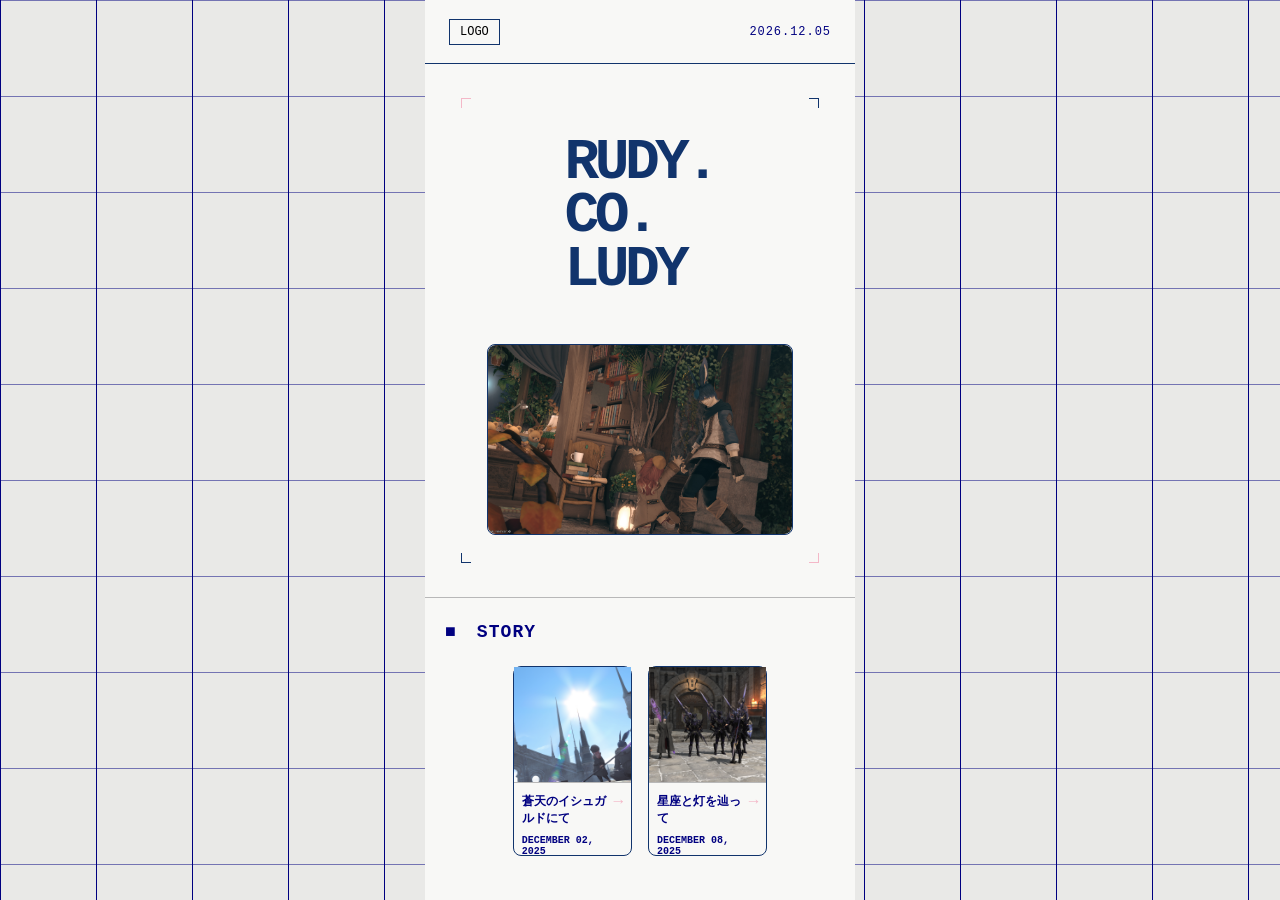
==== index.html @ 627a345b "first commit" ====
<!doctype html>
<html lang="ja">
  <head>
    <meta charset="UTF-8" />
    <meta name="viewport" content="width=device-width, initial-scale=1.0" />
    <meta name="robots" content="noindex,nofollow,noarchive,nosnippet"/>
    <title>rudy.co.ludy</title>
    <link rel="stylesheet" href="style.css" />
  </head>
  <body>
    <div class="background-layer"></div>
    <main class="page">
      <header class="top-bar">
        <div class="logo-box">LOGO</div>
        <div class="date" id="currentDate"></div>
      </header>

      <section class="hero">
        <span class="corner c1"></span>
        <span class="corner c2"></span>
        <span class="corner c3"></span>
        <span class="corner c4"></span>

        <h1 class="main-logo">
          RUDY.<br />
          CO.<br />
          LUDY
        </h1>
        <div class="hero-image">
          <img id="randomImage" src="" alt="" />
        </div>
      </section>

      <section class="story-section">
        <div class="section-title">
          <span>■</span>
          STORY
        </div>

        <div class="story-list">
          <a href="story.html?id=1" class="story-card" data-id="1">
            <div class="image-box"><img /></div>
            <div class="story-info">
              <div>
                <h2></h2>
                <p></p>
              </div>
              <span>→</span>
            </div>
          </a>

          <a href="story.html?id=2" class="story-card" data-id="2">
            <div class="image-box"><img /></div>
            <div class="story-info">
              <div>
                <h2></h2>
                <p></p>
              </div>
              <span>→</span>
            </div>
          </a>
          </a>
        </div>
      </section>
    </main>
  </body>
</html>

<script src="js/stories.js"></script>
<script src="js/main.js"></script>
---- style.css ----
* {
  box-sizing: border-box;
}

:root {
  --navy: #11346c;
  --pink: #f4b8c8;
  --orange: #ff7a2f;
  --white: #f8f8f6;
  --line: #b8b8b8;
  --black: #111;
}

body {
  margin: 0;
  background: #e9e9e7;
  overflow-x: hidden;
  font-family: "Courier New", monospace, "Zen Maru Gothic", sans-serif;
}

/* PC背景 */
body::before {
  content: "";
  position: fixed;
  inset: 0;
  z-index: 0;

  background:
    linear-gradient(to right, navy 1px, transparent 1px),
    linear-gradient(to bottom, navy, transparent 1px);

  background-size: 96px 96px;
  pointer-events: none;
}

/* 中央スマホUI */
.page {
  position: relative;
  z-index: 1;

  width: 430px;
  min-height: 100vh;
  margin: 0 auto;

  background: #f8f8f6;
  overflow: hidden;
}

/* スマホ時は中央部分だけ全画面 */
@media (max-width: 768px) {
  .background-layer {
    display: none;
  }

  .phone-frame {
    width: 100%;
    min-height: 100vh;
  }
}

a {
  color: navy;
  text-decoration: none;
}

/* スマホ表示 */
@media (max-width: 768px) {
  body::before {
    display: none;
  }

  .page {
    width: 100%;
    margin: 0;
    border-left: none;
    border-right: none;
  }
}

.page::before {
  content: "";
  position: absolute;
  inset: 0;
  pointer-events: none;

  opacity: 0.4;
}

/* header */

.top-bar {
  height: 64px;
  padding: 0 24px;
  border-bottom: 1px solid var(--navy);
  display: flex;
  align-items: center;
  justify-content: space-between;
  position: relative;
  z-index: 1;
}

.logo-box {
  border: 1px solid var(--navy);
  padding: 5px 10px;
  font-size: 12px;
}

.date,
.back,
.menu {
  font-size: 12px;
  color: navy;
  letter-spacing: 0.08em;
}

/* home hero */

.hero {
  min-height: 450px;
  padding: 72px 24px 62px;
  border-bottom: 1px solid var(--line);
  position: relative;
  z-index: 1;

  display: flex;
  flex-direction: column;
  align-items: center;
}

.main-logo {
  margin: auto 0;
  text-align: left;
  font-size: 58px;
  line-height: 0.92;
  letter-spacing: -0.08em;
  font-weight: 900;
  color: var(--navy);
}

/* 画像エリア */
.hero-image {
  width: 80%;
  aspect-ratio: 16 / 10;
  margin: 48px auto 0px;

  border: 1px solid var(--navy);
  border-radius: 8px;
  background: #ddd;

  overflow: hidden;
  position: relative;
}

/* 画像 */
.hero-image img {
  width: 100%;
  height: 100%;
  border-radius: 8px;
  object-fit: cover;
  display: block;
}

.random-button span:first-child {
  color: var(--orange);
}

.corner {
  position: absolute;
  width: 10px;
  height: 10px;
  border-color: var(--line);
}

.c1 {
  top: 34px;
  left: 36px;
  border-top: 1px solid var(--pink);
  border-left: 1px solid var(--pink);
}

.c2 {
  top: 34px;
  right: 36px;
  border-top: 1px solid var(--navy);
  border-right: 1px solid var(--navy);
}

.c3 {
  bottom: 34px;
  left: 36px;
  border-bottom: 1px solid var(--navy);
  border-left: 1px solid var(--navy);
}

.c4 {
  bottom: 34px;
  right: 36px;
  border-bottom: 1px solid var(--pink);
  border-right: 1px solid var(--pink);
}

/* story list */

.story-section {
  padding: 24px 20px 42px;
  position: relative;
  z-index: 1;
}

.section-title {
  margin-bottom: 24px;
  font-size: 18px;
  color: navy;
  letter-spacing: 0.06em;
  font-weight: 700;
}

.section-title span {
  margin-right: 8px;
}

.story-list {
  display: flex;
  gap: 16px;
  justify-content: center;
  margin-top: 16px;
}

.story-list::-webkit-scrollbar {
  display: none;
}

.story-card {
  width: calc((100% - 32px) / 3);
  height: 190px;
  aspect-ratio: 1 / 1.35;

  border: 1px solid var(--navy);
  background: var(--white);
  border-radius: 8px;
}

.image-box {
  height: 116px;
  background: linear-gradient(
    135deg,
    rgba(17, 52, 108, 0.12),
    rgba(255, 214, 231, 0.95)
  );
  border-bottom: 1px solid var(--line);
  display: flex;
  align-items: center;
  justify-content: center;
  color: navy;
  position: relative;
}

.image-box img {
  width: 100%;
  height: 100%;

  object-fit: cover;
  object-position: center;

  display: block;

  transform: none;

  image-rendering: auto;

  backface-visibility: hidden;
  -webkit-backface-visibility: hidden;
}

.story-info {
  min-height: 74px;
  padding: 10px 8px;
  display: flex;
  align-items: flex-start;
  justify-content: space-between;
}

.story-info h2 {
  margin: 0 0 8px;
  font-size: 12px;
}

.story-info p {
  margin: 0;
  font-size: 10px;
  font-weight: 700;
}

.story-info span {
  flex-shrink: 0;
  color: var(--pink);
}

/* detail */

.detail-page {
  padding-bottom: 48px;
}

.detail-hero {
  height: 96px;
  display: flex;
  flex-direction: column;
  align-items: center;
  justify-content: center;
}

.arc {
  width: 160px;
  height: 40px;
  border-top: 1px solid var(--navy);
  border-radius: 50%;
}

.dot {
  width: 20px;
  height: 8px;
  margin-top: -12px;
  background: var(--navy);
}

.character-box {
  margin: 0 20px;
  border: 1px solid var(--line);
  position: relative;
  z-index: 1;
}

.character-row {
  min-height: 150px;
  padding: 28px 20px;
  border-bottom: 1px solid var(--line);
  display: flex;
  align-items: center;
  gap: 24px;
}

.character-row.reverse {
  flex-direction: row-reverse;
  text-align: left;
}

.character-row:last-child {
  border-bottom: none;
}

.circle {
  width: 88px;
  height: 88px;
  border: 1px solid var(--line);
  border-radius: 50%;
  display: flex;
  align-items: center;
  justify-content: center;
  flex-shrink: 0;
}

.character-text {
  flex: 1;
}

.character-text h2 {
  margin: 0;
  font-size: 22px;
}

.character-text p {
  margin: 4px 0 16px;
  font-size: 11px;
  font-weight: 700;
}

.info-line {
  height: 30px;
  border: 1px solid var(--line);
  padding: 7px 10px;
  font-size: 11px;
  display: flex;
  justify-content: space-between;
}

.story-detail-box {
  margin: 18px 20px 0;
  padding: 14px;
  border: 1px solid var(--line);
  position: relative;
  z-index: 1;
}

.detail-line {
  height: 32px;
  border: 1px solid var(--line);
  margin-bottom: 10px;
  padding: 8px 12px;
  display: flex;
  justify-content: space-between;
  font-size: 13px;
  font-weight: 700;
}

.detail-line:last-child {
  margin-bottom: 0;
}

.other {
  border-top: 1px solid var(--line);
  margin-top: 28px;
}

/* =====================
   STORY DETAIL CHAT UI
===================== */

.story-meta {
  margin: 40px 20px 42px;

  display: flex;
  flex-direction: column;
  align-items: center;
  gap: 14px;

  position: relative;
  z-index: 1;
}

.story-meta-item {
  display: flex;
  align-items: center;
  gap: 10px;

  color: var(--navy);

  font-size: 13px;
  font-weight: 700;
  letter-spacing: 0.12em;
}

.story-meta-item span {
  color: var(--pink);

  font-size: 16px;
  line-height: 1;
}

/* チャット全体 */
.chat-box {
  margin: 0 20px;
  padding: 22px 18px;

  border: 1px solid var(--navy);
  border-radius: 8px;
  background: linear-gradient(
    135deg,
    rgba(17, 52, 108, 0.12),
    rgba(255, 214, 231, 0.95)
  );

  position: relative;
  z-index: 1;
}

.chat-subtitle {
  margin: 30px 0 30px;

  display: flex;
  align-items: center;
  justify-content: center;
  gap: 14px;

  color: var(--navy);

  font-size: 10px;
  font-weight: 700;
  letter-spacing: 0.22em;

  opacity: 0.75;
}

.chat-subtitle::before,
.chat-subtitle::after {
  content: "";

  width: 42px;
  height: 1px;

  background: var(--line);
}

.chat-subtitle span {
  display: block;
}

/* メッセージ */
.chat-message {
  display: flex;
  align-items: flex-end;
  gap: 12px;

  margin-bottom: 22px;
}

.chat-message:last-child {
  margin-bottom: 0;
}

.chat-message.right {
  justify-content: flex-end;
}

/* アイコン画像 */
.chat-icon {
  width: 58px;
  height: 58px;

  border: 1px solid var(--white);
  border-radius: 50%;

  object-fit: cover;
  display: block;

  background: var(--white);
  flex-shrink: 0;
}

.chat-body {
  max-width: 72%;
  min-width: 0;
}

.chat-message.right .chat-body {
  text-align: right;
}

.chat-name {
  margin-bottom: 6px;

  color: var(--navy);

  font-size: 11px;
  font-weight: 700;
  letter-spacing: 0.08em;
}

.chat-name-colune {
  margin-bottom: 6px;

  color: var(--pink);

  font-size: 11px;
  font-weight: 700;
  letter-spacing: 0.08em;
}

/* 共通吹き出し */
.chat-bubble {
  position: relative;

  padding: 10px 15px;

  border-radius: 8px;

  font-size: 12px;
  line-height: 1.7;
  text-align: left;

  overflow-wrap: break-word;
}

/* RUDY：navy背景＋白文字 */
.chat-message.rudy .chat-bubble {
  background: var(--navy);
  color: var(--white);
}

/* COLUNE：ピンク背景＋navy文字 */
.chat-message.colune .chat-bubble {
  background: var(--pink);
  color: var(--navy);
}

/* RUDYしっぽ */
.chat-message.rudy .chat-bubble::before {
  content: "";

  position: absolute;
  left: -5px;
  bottom: 14px;

  width: 12px;
  height: 12px;

  background: var(--navy);

  transform: rotate(45deg);
}

/* COLUNEしっぽ */
.chat-message.colune .chat-bubble::before {
  content: "";

  position: absolute;
  right: -5px;
  bottom: 14px;

  width: 12px;
  height: 12px;

  background: var(--pink);

  transform: rotate(45deg);
}

@media (max-width: 768px) {
  .story-detail-box {
    margin: 18px 16px 20px;
  }

  .chat-box {
    margin: 0 16px;
    padding: 20px 14px;
  }

  .chat-icon {
    width: 52px;
    height: 52px;
  }

  .chat-body {
    max-width: 74%;
  }
}

/* =====================
   STORY GALLERY SLIDER
===================== */
.story-gallery-section {
  margin: 28px 20px 0;

  display: grid;
  grid-template-columns: 32px 1fr 32px;
  align-items: center;
  gap: 10px;

  position: relative;
  z-index: 1;
}

.story-gallery-viewport {
  width: 100%;
  overflow: hidden;

  border: 1px solid var(--navy);
  border-radius: 8px;
  background: #ddd;
}

.story-gallery-track {
  display: flex;
  width: 100%;

  transition: transform 0.45s ease;
}

.story-gallery-image {
  flex: 0 0 100%;
  aspect-ratio: 16 / 10;

  overflow: hidden;
  position: relative;
}

.story-gallery-image img {
  width: 100%;
  height: 100%;

  object-fit: cover;
  object-position: center;

  display: block;
}

.story-gallery-image::before {
  content: "";

  position: absolute;
  inset: 12px;

  pointer-events: none;
  z-index: 2;
}

.gallery-button {
  width: 32px;
  height: 32px;

  border: 1px solid var(--navy);
  border-radius: 999px;

  background: var(--white);
  color: var(--navy);

  font-size: 14px;
  cursor: pointer;
}

.gallery-button:active {
  transform: scale(0.94);
}
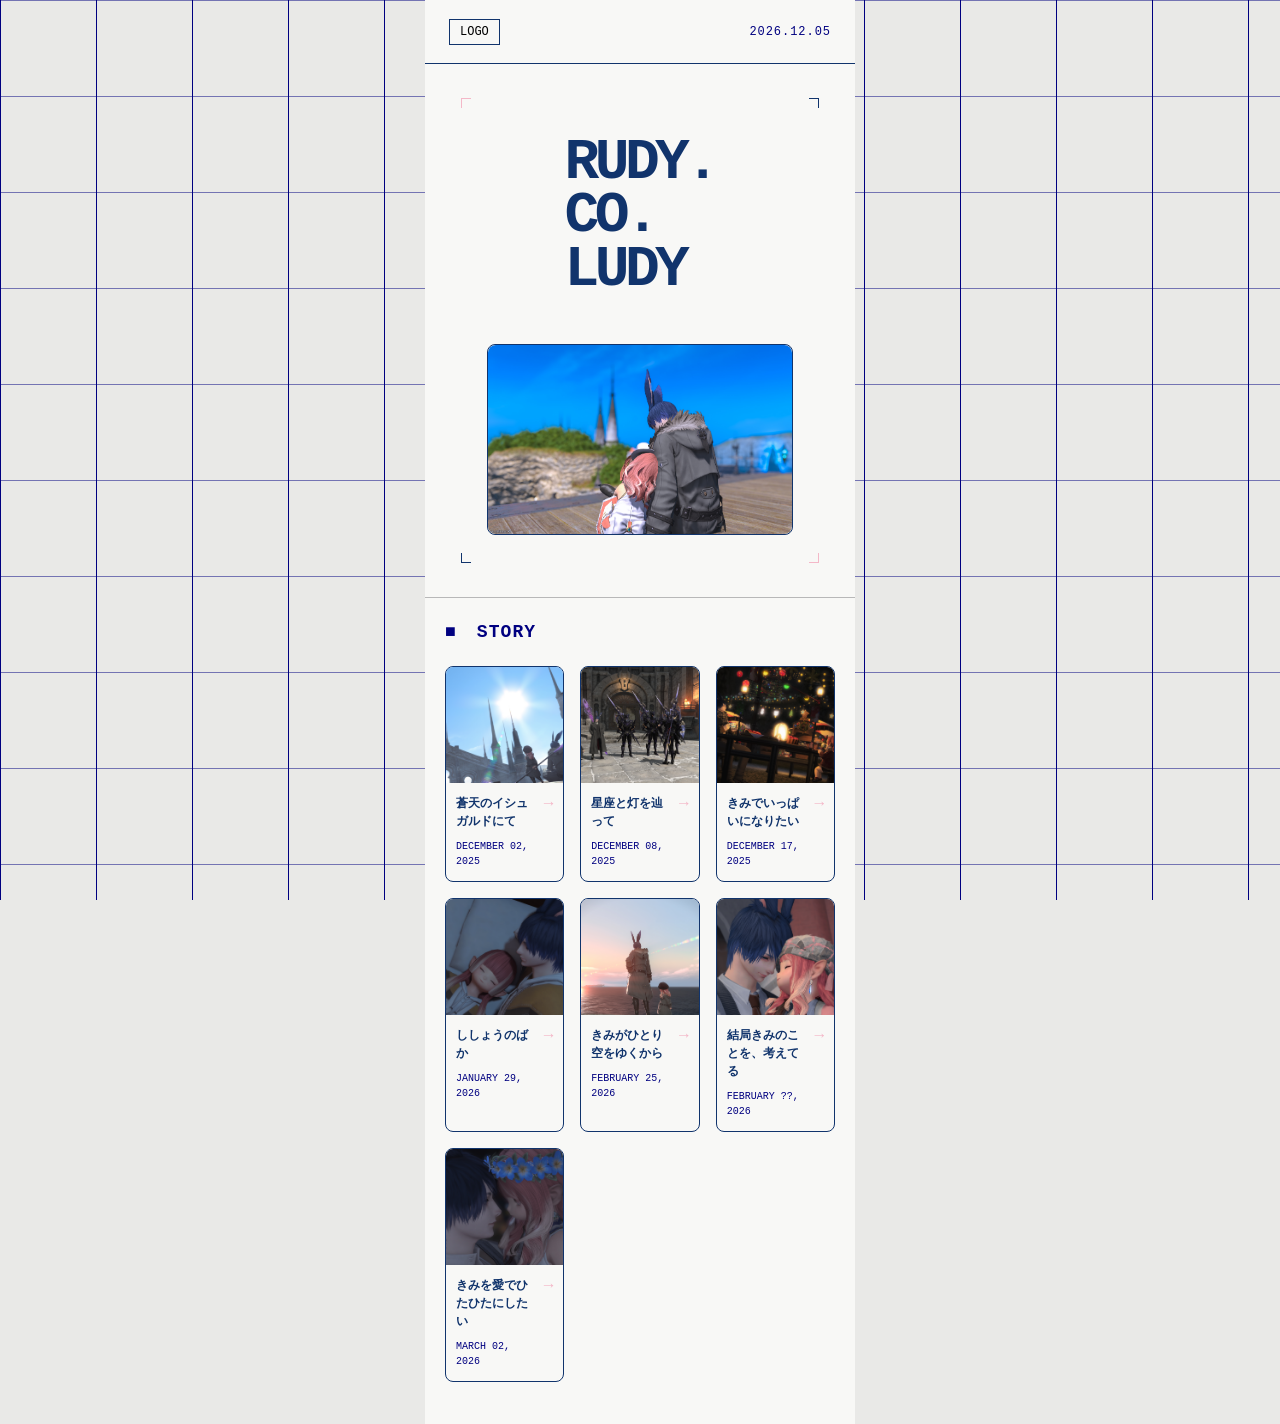
==== commit 8d3d302e: "update:stories追加" ====
--- a/index.html
+++ b/index.html
@@ -3,7 +3,7 @@
   <head>
     <meta charset="UTF-8" />
     <meta name="viewport" content="width=device-width, initial-scale=1.0" />
-    <meta name="robots" content="noindex,nofollow,noarchive,nosnippet"/>
+    <meta name="robots" content="noindex,nofollow,noarchive,nosnippet" />
     <title>rudy.co.ludy</title>
     <link rel="stylesheet" href="style.css" />
   </head>
@@ -37,30 +37,7 @@
           STORY
         </div>
 
-        <div class="story-list">
-          <a href="story.html?id=1" class="story-card" data-id="1">
-            <div class="image-box"><img /></div>
-            <div class="story-info">
-              <div>
-                <h2></h2>
-                <p></p>
-              </div>
-              <span>→</span>
-            </div>
-          </a>
-
-          <a href="story.html?id=2" class="story-card" data-id="2">
-            <div class="image-box"><img /></div>
-            <div class="story-info">
-              <div>
-                <h2></h2>
-                <p></p>
-              </div>
-              <span>→</span>
-            </div>
-          </a>
-          </a>
-        </div>
+        <div class="story-list" id="storyList"></div>
       </section>
     </main>
   </body>
--- a/style.css
+++ b/style.css
@@ -219,39 +219,40 @@
   margin-right: 8px;
 }
 
+/* =====================
+   STORY GRID
+===================== */
+
 .story-list {
-  display: flex;
+  display: grid;
+
+  grid-template-columns: repeat(3, 1fr);
+
   gap: 16px;
-  justify-content: center;
+
   margin-top: 16px;
 }
 
-.story-list::-webkit-scrollbar {
-  display: none;
-}
-
+/* カード */
 .story-card {
-  width: calc((100% - 32px) / 3);
-  height: 190px;
-  aspect-ratio: 1 / 1.35;
-
   border: 1px solid var(--navy);
+  border-radius: 8px;
+
   background: var(--white);
-  border-radius: 8px;
-}
-
+
+  overflow: hidden;
+
+  display: flex;
+  flex-direction: column;
+
+  min-width: 0;
+}
+
+/* 画像 */
 .image-box {
   height: 116px;
-  background: linear-gradient(
-    135deg,
-    rgba(17, 52, 108, 0.12),
-    rgba(255, 214, 231, 0.95)
-  );
-  border-bottom: 1px solid var(--line);
-  display: flex;
-  align-items: center;
-  justify-content: center;
-  color: navy;
+
+  overflow: hidden;
   position: relative;
 }
 
@@ -263,37 +264,60 @@
   object-position: center;
 
   display: block;
-
-  transform: none;
-
-  image-rendering: auto;
-
-  backface-visibility: hidden;
-  -webkit-backface-visibility: hidden;
-}
-
+}
+
+/* 情報 */
 .story-info {
-  min-height: 74px;
-  padding: 10px 8px;
-  display: flex;
+  padding: 12px 10px;
+
+  display: flex;
+  justify-content: space-between;
   align-items: flex-start;
-  justify-content: space-between;
+
+  gap: 8px;
+
+  flex: 1;
 }
 
 .story-info h2 {
   margin: 0 0 8px;
+
   font-size: 12px;
+  line-height: 1.5;
+
+  color: var(--navy);
+
+  word-break: break-word;
 }
 
 .story-info p {
   margin: 0;
+
   font-size: 10px;
-  font-weight: 700;
-}
-
+  line-height: 1.5;
+}
+
+/* arrow */
 .story-info span {
   flex-shrink: 0;
+
   color: var(--pink);
+}
+
+/* =====================
+   MOBILE
+===================== */
+
+@media (max-width: 768px) {
+  .story-list {
+    grid-template-columns: repeat(2, 1fr);
+
+    gap: 14px;
+  }
+
+  .image-box {
+    height: 140px;
+  }
 }
 
 /* detail */
